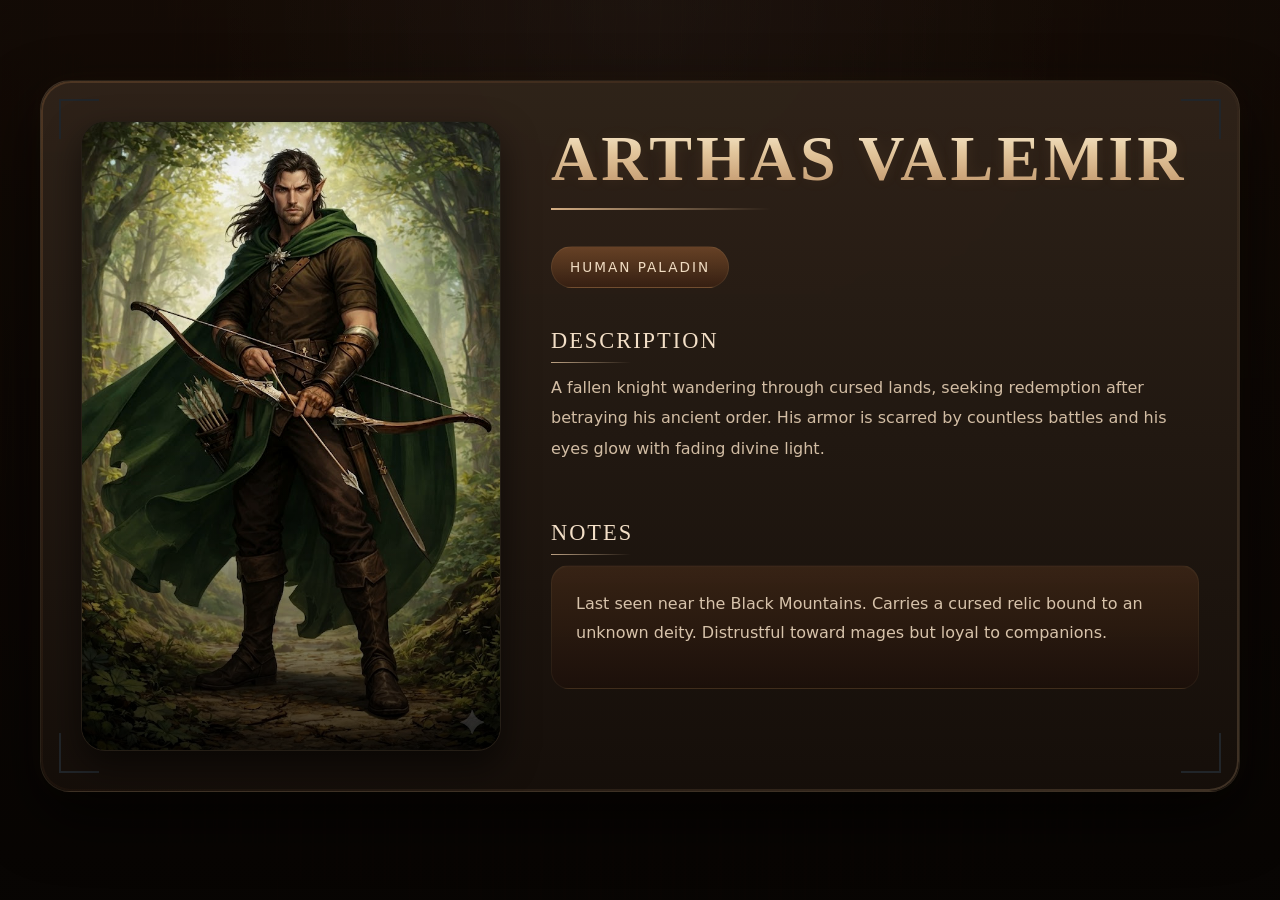
==== detail.html @ d111f00b "detail structure" ====
<!DOCTYPE html>
<html lang="en">
<head>
    <meta charset="UTF-8">
    <meta name="viewport" content="width=device-width, initial-scale=1.0">
    <title></title>

    <link rel="stylesheet" href="detail.css">
    <script src="https://code.jquery.com/jquery-3.2.1.min.js"></script>
    <link href="https://cdn.jsdelivr.net/npm/bootstrap@5.3.3/dist/css/bootstrap.min.css" rel="stylesheet">
    <script src="detail.js"></script>

</head>
<body>
    <div class="character-detail-page">

    <div class="character-detail">

        <!-- Decorations -->
        <div class="ornament ornament-top-left"></div>
        <div class="ornament ornament-top-right"></div>
        <div class="ornament ornament-bottom-left"></div>
        <div class="ornament ornament-bottom-right"></div>

        <!-- LEFT -->
        <div class="character-portrait">
            <img src="Images/PG.jpeg" alt="Character">
        </div>

        <!-- RIGHT -->
        <div class="character-info">

            <h1 class="character-title">
                Arthas Valemir
            </h1>

            <div class="character-race">
                Human Paladin
            </div>

            <!-- Description -->
            <div class="detail-section">

                <h2 class="section-title">
                    Description
                </h2>

                <p class="section-text">
                    A fallen knight wandering through cursed lands,
                    seeking redemption after betraying his ancient order.
                    His armor is scarred by countless battles and his
                    eyes glow with fading divine light.
                </p>

            </div>

            <!-- Notes -->
            <div class="detail-section">

                <h2 class="section-title">
                    Notes
                </h2>

                <div class="notes-box">

                    <p>
                        Last seen near the Black Mountains.
                        Carries a cursed relic bound to an unknown deity.
                        Distrustful toward mages but loyal to companions.
                    </p>

                </div>

            </div>

        </div>

    </div>

</div>
</body>
</html>
---- detail.css ----
/* =========================
   CHARACTER DETAIL PAGE
   WOODEN TABLE VERSION
========================= */

.character-detail-page{
    min-height:100vh;

    padding:80px 40px;

    display:flex;
    justify-content:center;
    align-items:flex-start;

    position:relative;

    overflow:hidden;

    /* Wooden table background */
    background:
        radial-gradient(
            circle at top,
            rgba(255,255,255,0.03),
            transparent 40%
        ),

        linear-gradient(
            180deg,
            rgba(18,10,5,0.85),
            rgba(8,5,3,0.95)
        );
}

/* =========================
   WOOD TEXTURE
========================= */

.character-detail-page::before{
    content:"";

    position:fixed;
    inset:0;

    background:

        /* Wood veins */
        repeating-linear-gradient(
            90deg,
            rgba(70,45,28,0.18) 0px,
            rgba(70,45,28,0.18) 2px,
            transparent 2px,
            transparent 12px
        ),

        repeating-linear-gradient(
            92deg,
            rgba(120,75,40,0.08) 0px,
            rgba(120,75,40,0.08) 1px,
            transparent 1px,
            transparent 22px
        ),

        linear-gradient(
            180deg,
            #3d2618 0%,
            #24150d 35%,
            #140c08 100%
        );

    filter:
        contrast(1.05)
        brightness(0.9);

    z-index:-3;
}

/* =========================
   SHADOWS / VIGNETTE
========================= */

.character-detail-page::after{
    content:"";

    position:fixed;
    inset:0;

    background:
        radial-gradient(
            circle at center,
            transparent 45%,
            rgba(0,0,0,0.55) 100%
        );

    pointer-events:none;

    z-index:-2;
}

/* =========================
   MAIN PANEL
========================= */

.character-detail{

    width:min(1400px, 100%);

    display:grid;
    grid-template-columns:420px 1fr;

    gap:50px;

    padding:40px;

    border-radius:30px;

    /* Ancient parchment style */
    background:
        linear-gradient(
            180deg,
            rgba(48,36,26,0.94),
            rgba(22,15,10,0.96)
        );

    border:1px solid rgba(255,220,180,0.08);

    backdrop-filter:blur(3px);

    box-shadow:
        0 25px 60px rgba(0,0,0,0.7),
        0 0 30px rgba(255,180,100,0.04);

    position:relative;

    overflow:hidden;
}

/* =========================
   WOODEN FRAME
========================= */

.character-detail::before{
    content:"";

    position:absolute;
    inset:0;

    border-radius:30px;

    padding:2px;

    background:
        linear-gradient(
            145deg,
            rgba(180,120,70,0.25),
            rgba(60,35,20,0.15),
            rgba(255,210,160,0.18)
        );

    -webkit-mask:
        linear-gradient(#fff 0 0) content-box,
        linear-gradient(#fff 0 0);

    -webkit-mask-composite:xor;
            mask-composite:exclude;

    pointer-events:none;
}

/* =========================
   PORTRAIT
========================= */

.character-portrait{
    position:relative;

    border-radius:24px;

    overflow:hidden;

    border:1px solid rgba(255,220,180,0.08);

    background:#120d09;

    box-shadow:
        0 15px 35px rgba(0,0,0,0.55);
}

.character-portrait::after{
    content:"";

    position:absolute;
    inset:0;

    background:
        linear-gradient(
            180deg,
            transparent 50%,
            rgba(0,0,0,0.75) 100%
        );

    pointer-events:none;
}

.character-portrait img{
    width:100%;
    height:100%;

    object-fit:cover;

    display:block;

    filter:
        brightness(0.95)
        contrast(1.03)
        saturate(0.95);
}

/* =========================
   CONTENT
========================= */

.character-info{
    display:flex;
    flex-direction:column;
}

/* =========================
   CHARACTER NAME
========================= */

.character-title{
    position:relative;

    font-family:'Cinzel', serif;

    font-size:4rem;
    font-weight:700;

    text-transform:uppercase;

    letter-spacing:4px;

    margin-bottom:20px;

    background:
        linear-gradient(
            180deg,
            #fff5dc 0%,
            #e2c8a0 40%,
            #b8895e 100%
        );

    -webkit-background-clip:text;
    -webkit-text-fill-color:transparent;

    text-shadow:
        0 0 15px rgba(255,180,100,0.08);
}

.character-title::after{
    content:"";

    position:absolute;

    left:0;
    bottom:-12px;

    width:220px;
    height:2px;

    background:
        linear-gradient(
            90deg,
            rgba(255,210,160,0.8),
            transparent
        );
}

/* =========================
   RACE BADGE
========================= */

.character-race{

    margin-top:28px;

    width:fit-content;

    padding:10px 18px;

    border-radius:999px;

    background:
        linear-gradient(
            180deg,
            rgba(110,70,40,0.9),
            rgba(55,32,18,0.95)
        );

    border:1px solid rgba(255,220,180,0.08);

    color:#f0dcc2;

    font-size:0.85rem;

    letter-spacing:2px;

    text-transform:uppercase;
}

/* =========================
   SECTION TITLES
========================= */

.detail-section{
    margin-top:40px;
}

.section-title{

    position:relative;

    font-family:'Cinzel', serif;

    font-size:1.4rem;

    letter-spacing:2px;

    text-transform:uppercase;

    margin-bottom:18px;

    color:#f3dfc7;
}

.section-title::after{
    content:"";

    position:absolute;

    left:0;
    bottom:-8px;

    width:80px;
    height:1px;

    background:
        linear-gradient(
            90deg,
            rgba(255,220,180,0.7),
            transparent
        );
}

/* =========================
   TEXT
========================= */

.section-text{
    color:#d2bda4;

    line-height:1.9;

    font-size:1rem;
}

/* =========================
   NOTES BOX
========================= */

.notes-box{

    margin-top:18px;

    padding:24px;

    border-radius:18px;

    background:
        linear-gradient(
            180deg,
            rgba(60,38,22,0.85),
            rgba(28,16,10,0.92)
        );

    border:1px solid rgba(255,220,180,0.05);

    box-shadow:
        inset 0 1px 0 rgba(255,255,255,0.02);
}

.notes-box p{
    color:#d7c3ab;

    line-height:1.8;
}

/* =========================
   ORNAMENTS
========================= */

.ornament{
    position:absolute;

    width:40px;
    height:40px;

    border-color:rgba(255,220,180,0.15);
}

/* Top left */
.ornament-top-left{
    top:18px;
    left:18px;

    border-top:2px solid;
    border-left:2px solid;
}

/* Top right */
.ornament-top-right{
    top:18px;
    right:18px;

    border-top:2px solid;
    border-right:2px solid;
}

/* Bottom left */
.ornament-bottom-left{
    bottom:18px;
    left:18px;

    border-bottom:2px solid;
    border-left:2px solid;
}

/* Bottom right */
.ornament-bottom-right{
    bottom:18px;
    right:18px;

    border-bottom:2px solid;
    border-right:2px solid;
}

/* =========================
   RESPONSIVE
========================= */

@media(max-width:1100px){

    .character-detail{
        grid-template-columns:1fr;
    }

    .character-portrait{
        max-width:500px;
        margin:auto;
    }

    .character-title{
        font-size:3rem;
    }
}

@media(max-width:768px){

    .character-detail-page{
        padding:30px 20px;
    }

    .character-detail{
        padding:25px;
    }

    .character-title{
        font-size:2.2rem;
    }
}
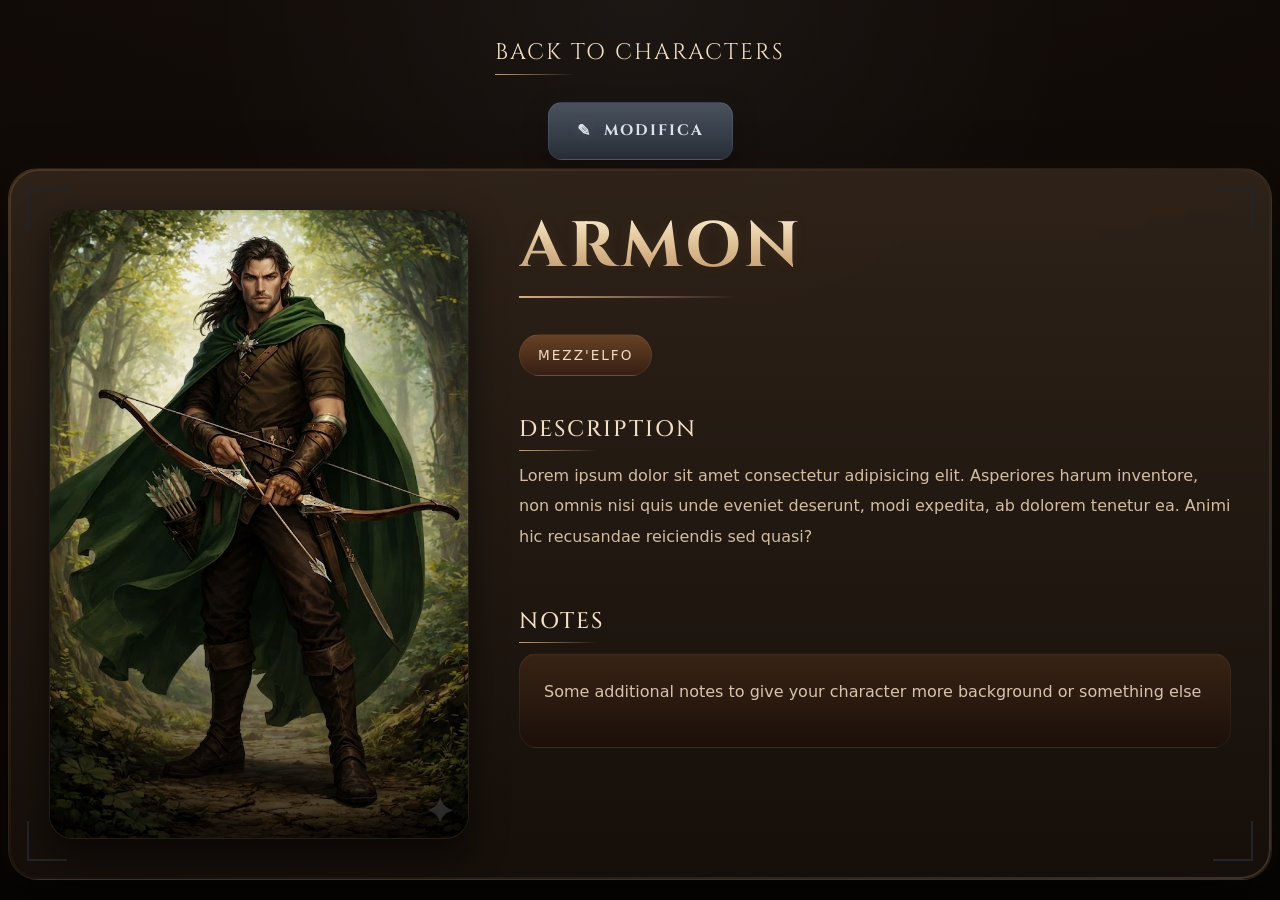
==== commit d432a756: "modifica UI" ====
--- a/detail.html
+++ b/detail.html
@@ -1,73 +1,86 @@
 <!DOCTYPE html>
 <html lang="en">
+
 <head>
     <meta charset="UTF-8">
     <meta name="viewport" content="width=device-width, initial-scale=1.0">
     <title></title>
 
     <link rel="stylesheet" href="detail.css">
+    <link rel="stylesheet" href="index.css">
     <script src="https://code.jquery.com/jquery-3.2.1.min.js"></script>
     <link href="https://cdn.jsdelivr.net/npm/bootstrap@5.3.3/dist/css/bootstrap.min.css" rel="stylesheet">
     <script src="detail.js"></script>
 
 </head>
+
 <body>
-    <div class="character-detail-page">
-
-    <div class="character-detail">
-
-        <!-- Decorations -->
-        <div class="ornament ornament-top-left"></div>
-        <div class="ornament ornament-top-right"></div>
-        <div class="ornament ornament-bottom-left"></div>
-        <div class="ornament ornament-bottom-right"></div>
-
-        <!-- LEFT -->
-        <div class="character-portrait">
-            <img src="Images/PG.jpeg" alt="Character">
+    <div class="character-detail-page p-2">
+        <div class="mb-4 mt-3">
+            <a href="index.html" class="back section-title">Back to Characters</a>
+        </div>
+        <div class="my-2">
+            <button class="fantasy-btn btn-edit">
+                <span class="btn-icon">✎</span>
+                Modifica
+            </button>
         </div>
 
-        <!-- RIGHT -->
-        <div class="character-info">
+        <div class="character-detail">
 
-            <h1 class="character-title">
-                Arthas Valemir
-            </h1>
+            <!-- Decorations -->
+            <div class="ornament ornament-top-left"></div>
+            <div class="ornament ornament-top-right"></div>
+            <div class="ornament ornament-bottom-left"></div>
+            <div class="ornament ornament-bottom-right"></div>
 
-            <div class="character-race">
-                Human Paladin
+            <!-- LEFT -->
+            <div class="character-portrait">
+                <img src="Images/PG.jpeg" alt="Character">
             </div>
 
-            <!-- Description -->
-            <div class="detail-section">
+            <!-- RIGHT -->
+            <div class="character-info">
 
-                <h2 class="section-title">
-                    Description
-                </h2>
+                <h1 class="character-title">
+                    Armon
+                </h1>
 
-                <p class="section-text">
-                    A fallen knight wandering through cursed lands,
-                    seeking redemption after betraying his ancient order.
-                    His armor is scarred by countless battles and his
-                    eyes glow with fading divine light.
-                </p>
+                <div class="character-race">
+                    Mezz'elfo
+                </div>
 
-            </div>
+                <!-- Description -->
+                <div class="detail-section">
 
-            <!-- Notes -->
-            <div class="detail-section">
+                    <h2 class="section-title">
+                        Description
+                    </h2>
 
-                <h2 class="section-title">
-                    Notes
-                </h2>
+                    <p class="section-text">
+                        Lorem ipsum dolor sit amet consectetur adipisicing elit. Asperiores harum inventore, non omnis
+                        nisi quis unde eveniet deserunt, modi expedita, ab dolorem tenetur ea. Animi hic recusandae
+                        reiciendis sed quasi?
+                    </p>
 
-                <div class="notes-box">
+                </div>
 
-                    <p>
-                        Last seen near the Black Mountains.
-                        Carries a cursed relic bound to an unknown deity.
-                        Distrustful toward mages but loyal to companions.
-                    </p>
+                <!-- Notes -->
+                <div class="detail-section">
+
+                    <h2 class="section-title">
+                        Notes
+                    </h2>
+
+                    <div class="notes-box">
+
+                        <p>
+                            Some additional notes
+                            to give your character
+                            more background or something else
+                        </p>
+
+                    </div>
 
                 </div>
 
@@ -76,7 +89,6 @@
         </div>
 
     </div>
+</body>
 
-</div>
-</body>
 </html>
--- a/detail.css
+++ b/detail.css
@@ -3,14 +3,22 @@
    WOODEN TABLE VERSION
 ========================= */
 
+.back{
+    text-decoration: none!important;
+}
+
+.back:hover{
+   font-size: 25px;
+   transition: 0.2s;
+}
+
 .character-detail-page{
     min-height:100vh;
 
-    padding:80px 40px;
-
     display:flex;
     justify-content:center;
-    align-items:flex-start;
+    align-items:center;
+    flex-direction: column;
 
     position:relative;
 
@@ -477,4 +485,9 @@
     .character-title{
         font-size:2.2rem;
     }
+}
+
+.modifica{
+    display: flex;
+    align-items:flex-end;
 }
--- a/index.css
+++ b/index.css
@@ -0,0 +1,1045 @@
+/* =========================
+   D&D HALL OF CHARACTERS
+   Fantasy Medieval Theme
+========================= */
+
+@import url('https://fonts.googleapis.com/css2?family=Cinzel:wght@400;600;700&display=swap');
+
+:root{
+    --bg-dark: #08090b;
+    --bg-mid: #121417;
+    --bg-light: #1d2127;
+
+    --steel: #49515d;
+    --steel-light: #737d8c;
+
+    --text: #d7d9de;
+    --text-soft: #9da3ad;
+
+    --glow: rgba(180,190,210,0.15);
+    --fog: rgba(255,255,255,0.03);
+
+    --border: rgba(255,255,255,0.06);
+}
+
+/* =========================
+   GLOBAL
+========================= */
+
+*{
+    margin:0;
+    padding:0;
+    box-sizing:border-box;
+}
+
+html,body{
+    width:100%;
+    min-height:100%;
+    overflow-x:hidden;
+    font-family:'Cinzel', serif;
+    background: var(--bg-dark);
+    color: var(--text);
+}
+
+/* =========================
+   MAIN BACKGROUND
+========================= */
+
+html,body{
+    position:relative;
+
+    background:
+        radial-gradient(circle at top,
+            #2a2f38 0%,
+            #171a1f 35%,
+            #0b0c0f 75%
+        );
+
+    background-attachment: fixed;
+}
+
+/* Texture overlay */
+body::before{
+    content:"";
+    position:fixed;
+    inset:0;
+
+    background-image:
+        linear-gradient(to bottom,
+            rgba(255,255,255,0.015),
+            rgba(255,255,255,0.01)
+        );
+
+    opacity:0.35;
+    pointer-events:none;
+    z-index:-3;
+}
+
+/* =========================
+   MAIN CONTAINER
+========================= */
+
+.container{
+    width:min(1200px, 90%);
+    margin:auto;
+    padding:60px 0;
+    position:relative;
+    z-index:2;
+}
+
+/* =========================
+   LOGO AREA
+========================= */
+
+.logo-wrapper{
+    display:flex;
+    justify-content:center;
+    align-items:center;
+    margin-bottom:60px;
+    position:relative;
+}
+
+.logo{
+    width:min(500px, 90%);
+    filter:
+        drop-shadow(0 0 15px rgba(255,255,255,0.06))
+        drop-shadow(0 0 40px rgba(120,130,150,0.18));
+
+    animation: logoGlow 5s ease-in-out infinite alternate;
+}
+
+@keyframes logoGlow{
+    from{
+        transform:translateY(0px);
+        filter:
+            drop-shadow(0 0 10px rgba(255,255,255,0.05))
+            drop-shadow(0 0 25px rgba(100,110,130,0.12));
+    }
+
+    to{
+        transform:translateY(-4px);
+        filter:
+            drop-shadow(0 0 18px rgba(255,255,255,0.08))
+            drop-shadow(0 0 45px rgba(140,150,170,0.2));
+    }
+}
+
+/* =========================
+   TITLE
+========================= */
+
+.hero-title{
+    text-align:center;
+    font-size:4rem;
+    letter-spacing:4px;
+    margin-bottom:20px;
+
+    color:var(--text);
+
+    text-shadow:
+        0 0 10px rgba(255,255,255,0.08),
+        0 0 30px rgba(180,190,210,0.15);
+}
+
+.hero-subtitle{
+    text-align:center;
+    color:var(--text-soft);
+    font-size:1.1rem;
+    margin-bottom:70px;
+    letter-spacing:2px;
+}
+
+/* =========================
+   CHARACTER CARDS
+========================= */
+
+.cards-grid{
+    display:grid;
+    grid-template-columns:repeat(auto-fit, minmax(280px, 1fr));
+    gap:30px;
+}
+
+.character-card{
+    position:relative;
+
+    background:
+        linear-gradient(
+            180deg,
+            rgba(35,40,48,0.85),
+            rgba(18,20,24,0.95)
+        );
+
+    border:1px solid var(--border);
+
+    border-radius:18px;
+
+    overflow:hidden;
+
+    backdrop-filter: blur(6px);
+
+    transition:
+        transform 0.3s ease,
+        border 0.3s ease,
+        box-shadow 0.3s ease;
+
+    box-shadow:
+        0 10px 30px rgba(0,0,0,0.35);
+}
+
+.character-card:hover{
+    transform:translateY(-6px);
+
+    border:1px solid rgba(160,170,190,0.25);
+
+    box-shadow:
+        0 20px 50px rgba(0,0,0,0.5),
+        0 0 20px rgba(150,160,180,0.08);
+    
+    cursor: pointer;
+}
+
+/* Metal top line */
+.character-card::before{
+    content:"";
+    position:absolute;
+    top:0;
+    left:0;
+
+    width:100%;
+    height:2px;
+
+    background:
+        linear-gradient(
+            90deg,
+            transparent,
+            rgba(200,210,230,0.5),
+            transparent
+        );
+}
+
+/* =========================
+   CARD CONTENT
+========================= */
+
+.card-content{
+    padding:28px;
+}
+
+.character-name{
+    font-size:1.5rem;
+    margin-bottom:10px;
+    color:#eef1f5;
+}
+
+.character-description{
+    line-height:1.7;
+    color:var(--text-soft);
+}
+
+/* =========================
+   BUTTONS
+========================= */
+
+.btn{
+    display:inline-flex;
+    align-items:center;
+    justify-content:center;
+
+    padding:14px 28px;
+
+    border-radius:12px;
+
+    border:1px solid rgba(255,255,255,0.08);
+
+    background:
+        linear-gradient(
+            180deg,
+            #3b424c,
+            #242930
+        );
+
+    color:white;
+
+    text-decoration:none;
+
+    letter-spacing:1px;
+
+    transition:all 0.3s ease;
+
+    box-shadow:
+        0 5px 15px rgba(0,0,0,0.35);
+}
+
+.btn:hover{
+    transform:translateY(-2px);
+
+    background:
+        linear-gradient(
+            180deg,
+            #4c5561,
+            #2f353d
+        );
+
+    box-shadow:
+        0 10px 30px rgba(0,0,0,0.5),
+        0 0 15px rgba(180,190,210,0.1);
+}
+
+/* =========================
+   DIVIDERS
+========================= */
+
+.divider{
+    width:100%;
+    height:1px;
+
+    margin:60px 0;
+
+    background:
+        linear-gradient(
+            90deg,
+            transparent,
+            rgba(255,255,255,0.15),
+            transparent
+        );
+}
+
+/* =========================
+   SCROLLBAR
+========================= */
+
+::-webkit-scrollbar{
+    width:10px;
+}
+
+::-webkit-scrollbar-track{
+    background:#0a0b0d;
+}
+
+::-webkit-scrollbar-thumb{
+    background:#2d333b;
+    border-radius:20px;
+}
+
+::-webkit-scrollbar-thumb:hover{
+    background:#4b5563;
+}
+
+/* =========================
+   RESPONSIVE
+========================= */
+
+@media(max-width:768px){
+
+    .hero-title{
+        font-size:2.5rem;
+    }
+
+    .hero-subtitle{
+        font-size:0.95rem;
+    }
+
+    .container{
+        width:92%;
+    }
+}
+
+/*
+=============================================================
+                    PAGE STYLES
+=============================================================
+*/
+
+#logoDiv{
+    display: flex;
+    justify-content: center;
+    align-items: center;
+    flex-direction: column;
+}
+
+#logo{
+    height: auto;
+    width: 15%;
+}
+
+@import url('https://fonts.googleapis.com/css2?family=Cinzel:wght@500;700&display=swap');
+
+.fantasy-text {
+  font-family: 'Cinzel', serif;
+  font-size: 170%;
+  color: #f5e6c8; /* pergamena chiara */
+  
+  text-shadow:
+    0 1px 0 #3b2a1a,
+    0 2px 5px rgba(0, 0, 0, 0.6),
+    0 0 10px rgba(255, 215, 120, 0.2); /* bagliore dorato leggero */
+
+  letter-spacing: 2px;
+  text-transform: uppercase;
+
+  background: linear-gradient(
+    to bottom,
+    #3a2a1a,
+    #1b120b
+  );
+
+  padding: 10px 18px;
+  border: 2px solid #b89b5e;
+  border-radius: 6px;
+
+  display: inline-block;
+
+  box-shadow:
+    inset 0 0 10px rgba(255, 215, 120, 0.08),
+    0 0 15px rgba(0, 0, 0, 0.5);
+}
+
+@media screen and (max-width: 931px) {
+
+    .fantasy-text{
+       font-size: 80%;
+    }
+
+    #logo{
+        height: auto;
+        width: 60%;
+    }
+
+    .row{
+        display: flex;
+        flex-direction: column;
+    }
+}
+
+/* =========================
+   FANTASY CHARACTER CARD
+   RESPONSIVE VERSION
+========================= */
+
+.character-card{
+    position:relative;
+
+    width:100%;
+    max-width:320px;
+
+    border-radius:22px;
+
+    overflow:hidden;
+
+    background:
+        linear-gradient(
+            180deg,
+            rgba(38,42,48,0.95) 0%,
+            rgba(18,20,24,0.98) 100%
+        );
+
+    border:1px solid rgba(255,255,255,0.08);
+
+    box-shadow:
+        0 10px 30px rgba(0,0,0,0.45),
+        inset 0 1px 0 rgba(255,255,255,0.03);
+
+    transition:
+        transform 0.35s ease,
+        box-shadow 0.35s ease,
+        border 0.35s ease;
+
+    backdrop-filter:blur(4px);
+
+    flex-shrink:0;
+}
+
+/* =========================
+   HOVER EFFECT
+========================= */
+
+.character-card:hover{
+
+    transform:
+        translateY(-8px)
+        scale(1.015);
+
+    border:1px solid rgba(180,190,210,0.25);
+
+    box-shadow:
+        0 20px 50px rgba(0,0,0,0.65),
+        0 0 25px rgba(160,170,190,0.12);
+}
+
+/* =========================
+   METAL FRAME
+========================= */
+
+.character-card::before{
+    content:"";
+
+    position:absolute;
+    inset:0;
+
+    border-radius:22px;
+
+    padding:1px;
+
+    background:
+        linear-gradient(
+            145deg,
+            rgba(255,255,255,0.12),
+            rgba(255,255,255,0.02),
+            rgba(180,190,210,0.12)
+        );
+
+    -webkit-mask:
+        linear-gradient(#fff 0 0) content-box,
+        linear-gradient(#fff 0 0);
+
+    -webkit-mask-composite:xor;
+            mask-composite:exclude;
+
+    pointer-events:none;
+}
+
+/* =========================
+   IMAGE CONTAINER
+========================= */
+
+.character-image-wrapper{
+    position:relative;
+
+    width:100%;
+
+    aspect-ratio: 3 / 4;
+
+    overflow:hidden;
+
+    border-radius:10px;
+
+    border-bottom:
+        1px solid rgba(255,255,255,0.06);
+}
+
+/* Fog overlay */
+.character-image-wrapper::after{
+    content:"";
+
+    position:absolute;
+    inset:0;
+
+    background:
+        linear-gradient(
+            180deg,
+            transparent 50%,
+            rgba(0,0,0,0.75) 100%
+        );
+
+    pointer-events:none;
+}
+
+/* =========================
+   IMAGE
+========================= */
+
+.character-image{
+    width:100%;
+    height:100%;
+
+    object-fit:cover;
+
+    transition:
+        transform 0.5s ease,
+        filter 0.5s ease;
+
+    filter:
+        brightness(0.92)
+        contrast(1.05)
+        saturate(0.95);
+}
+
+.character-card:hover .character-image{
+
+    transform:scale(1.05);
+
+    filter:
+        brightness(1)
+        contrast(1.08)
+        saturate(1.02);
+}
+
+/* =========================
+   CONTENT
+========================= */
+
+.character-content{
+    position:relative;
+
+    padding:
+        clamp(18px, 3vw, 28px)
+        clamp(16px, 3vw, 24px)
+        clamp(22px, 4vw, 30px);
+
+    text-align:center;
+}
+
+/* =========================
+   CHARACTER NAME
+========================= */
+
+.character-name{
+    position:relative;
+
+    font-family:'Cinzel', serif;
+
+    font-size:
+        clamp(1.1rem, 2vw, 1.8rem);
+
+    font-weight:700;
+
+    letter-spacing:
+        clamp(1px, 0.3vw, 2px);
+
+    text-transform:uppercase;
+
+    color:#dfe4ea;
+
+    margin-bottom:10px;
+
+    line-height:1.2;
+
+    text-shadow:
+        0 2px 4px rgba(0,0,0,0.6),
+        0 0 10px rgba(180,190,210,0.08);
+
+    word-break:break-word;
+}
+
+/* Decorative line */
+.character-name::after{
+    content:"";
+
+    position:absolute;
+
+    left:50%;
+    bottom:-10px;
+
+    transform:translateX(-50%);
+
+    width:clamp(50px, 30%, 90px);
+
+    height:2px;
+
+    background:
+        linear-gradient(
+            90deg,
+            transparent,
+            rgba(180,190,210,0.7),
+            transparent
+        );
+
+    box-shadow:
+        0 0 10px rgba(180,190,210,0.15);
+}
+
+/* =========================
+   CORNER DECORATIONS
+========================= */
+
+.corner{
+    position:absolute;
+
+    width:24px;
+    height:24px;
+
+    border-color:rgba(180,190,210,0.25);
+
+    z-index:3;
+}
+
+/* Top left */
+.corner-top-left{
+    top:12px;
+    left:12px;
+
+    border-top:2px solid;
+    border-left:2px solid;
+}
+
+/* Top right */
+.corner-top-right{
+    top:12px;
+    right:12px;
+
+    border-top:2px solid;
+    border-right:2px solid;
+}
+
+/* Bottom left */
+.corner-bottom-left{
+    bottom:12px;
+    left:12px;
+
+    border-bottom:2px solid;
+    border-left:2px solid;
+}
+
+/* Bottom right */
+.corner-bottom-right{
+    bottom:12px;
+    right:12px;
+
+    border-bottom:2px solid;
+    border-right:2px solid;
+}
+
+/* =========================
+   ROW CONTAINER
+========================= */
+
+.row{
+    display:flex;
+
+    flex-wrap:wrap;
+
+    justify-content:space-evenly;
+
+    gap:24px;
+
+    width:100%;
+}
+
+/* =========================
+   TABLET
+========================= */
+
+@media(max-width:992px){
+
+    .character-card{
+        max-width:280px;
+    }
+
+    .corner{
+        width:20px;
+        height:20px;
+    }
+}
+
+/* =========================
+   MOBILE
+========================= */
+
+@media(max-width:768px){
+
+    .row{
+        gap:18px;
+    }
+
+    .character-card{
+        max-width:100%;
+    }
+
+    .character-content{
+        padding:20px 16px 24px;
+    }
+
+    .corner{
+        width:18px;
+        height:18px;
+    }
+
+    .corner-top-left,
+    .corner-top-right{
+        top:10px;
+    }
+
+    .corner-top-left,
+    .corner-bottom-left{
+        left:10px;
+    }
+
+    .corner-top-right,
+    .corner-bottom-right{
+        right:10px;
+    }
+
+    .corner-bottom-left,
+    .corner-bottom-right{
+        bottom:10px;
+    }
+}
+
+/* =========================
+   SMALL MOBILE
+========================= */
+
+@media(max-width:480px){
+
+    .row{
+        gap:16px;
+    }
+
+    .character-card{
+        border-radius:18px;
+    }
+
+    .character-image-wrapper{
+        border-radius:8px;
+    }
+
+    .character-name{
+        font-size:1rem;
+    }
+
+    .corner{
+        width:14px;
+        height:14px;
+    }
+}
+
+/* =========================
+   FANTASY BUTTONS
+   D&D HALL OF CHARACTERS
+========================= */
+
+.button-group{
+    display:flex;
+    gap:20px;
+    flex-wrap:wrap;
+}
+
+/* =========================
+   BASE BUTTON
+========================= */
+
+.fantasy-btn{
+    position:relative;
+
+    display:inline-flex;
+    align-items:center;
+    justify-content:center;
+
+    gap:12px;
+
+    padding:16px 28px;
+
+    border:none;
+    outline:none;
+
+    border-radius:14px;
+
+    cursor:pointer;
+
+    overflow:hidden;
+
+    font-family:'Cinzel', serif;
+
+    font-size:0.95rem;
+    font-weight:700;
+
+    letter-spacing:2px;
+    text-transform:uppercase;
+
+    transition:
+        transform 0.3s ease,
+        box-shadow 0.3s ease,
+        border 0.3s ease,
+        background 0.3s ease;
+
+    text-decoration:none;
+
+    user-select:none;
+
+    backdrop-filter:blur(4px);
+}
+
+/* =========================
+   LIGHT REFLECTION
+========================= */
+
+.fantasy-btn::before{
+    content:"";
+
+    position:absolute;
+
+    top:0;
+    left:-30%;
+
+    width:25%;
+    height:100%;
+
+    background:
+        linear-gradient(
+            90deg,
+            transparent,
+            rgba(255,255,255,0.18),
+            transparent
+        );
+
+    transform:skewX(-20deg);
+
+    transition:left 0.7s ease;
+}
+
+.fantasy-btn:hover::before{
+    left:130%;
+}
+
+/* =========================
+   HOVER EFFECT
+========================= */
+
+.fantasy-btn:hover{
+    transform:
+        translateY(-3px)
+        scale(1.02);
+}
+
+/* =========================
+   ACTIVE EFFECT
+========================= */
+
+.fantasy-btn:active{
+    transform:
+        translateY(1px)
+        scale(0.99);
+}
+
+/* =====================================================
+   ADD BUTTON
+   MAIN PAGE
+===================================================== */
+
+.btn-add{
+
+    color:#f4e6d0;
+
+    background:
+        linear-gradient(
+            180deg,
+            #7b4f2f 0%,
+            #4d2f1d 100%
+        );
+
+    border:1px solid rgba(255,220,180,0.12);
+
+    box-shadow:
+        0 10px 25px rgba(0,0,0,0.35),
+        0 0 15px rgba(180,120,70,0.08);
+}
+
+.btn-add:hover{
+
+    background:
+        linear-gradient(
+            180deg,
+            #95603b 0%,
+            #5f3923 100%
+        );
+
+    box-shadow:
+        0 15px 35px rgba(0,0,0,0.5),
+        0 0 25px rgba(255,180,120,0.15);
+}
+
+/* Small glowing icon */
+.btn-add .btn-icon{
+    font-size:1.1rem;
+
+    filter:
+        drop-shadow(0 0 6px rgba(255,220,180,0.25));
+}
+
+/* =====================================================
+   EDIT BUTTON
+   DETAIL PAGE
+===================================================== */
+
+.btn-edit{
+
+    color:#dfe5ef;
+
+    background:
+        linear-gradient(
+            180deg,
+            #49515d 0%,
+            #2a313a 100%
+        );
+
+    border:1px solid rgba(180,190,210,0.12);
+
+    box-shadow:
+        0 10px 25px rgba(0,0,0,0.35),
+        0 0 15px rgba(120,130,150,0.08);
+}
+
+.btn-edit:hover{
+
+    background:
+        linear-gradient(
+            180deg,
+            #5a6472 0%,
+            #36404b 100%
+        );
+
+    box-shadow:
+        0 15px 35px rgba(0,0,0,0.5),
+        0 0 25px rgba(180,190,210,0.12);
+}
+
+.btn-edit .btn-icon{
+    font-size:1rem;
+
+    filter:
+        drop-shadow(0 0 6px rgba(180,190,210,0.18));
+}
+
+/* =========================
+   OPTIONAL OUTLINE VERSION
+========================= */
+
+.btn-outline{
+
+    background:transparent;
+
+    border:1px solid rgba(255,255,255,0.12);
+
+    color:#dfe4ea;
+}
+
+.btn-outline:hover{
+
+    background:
+        rgba(255,255,255,0.05);
+}
+
+/* =========================
+   RESPONSIVE
+========================= */
+
+@media(max-width:768px){
+
+    .button-group{
+        width:100%;
+        gap:14px;
+    }
+
+    .fantasy-btn{
+
+        width:100%;
+
+        padding:14px 18px;
+
+        font-size:0.85rem;
+
+        letter-spacing:1.5px;
+    }
+}
+
+@media(max-width:480px){
+
+    .fantasy-btn{
+
+        border-radius:12px;
+
+        font-size:0.8rem;
+
+        padding:13px 16px;
+    }
+}
